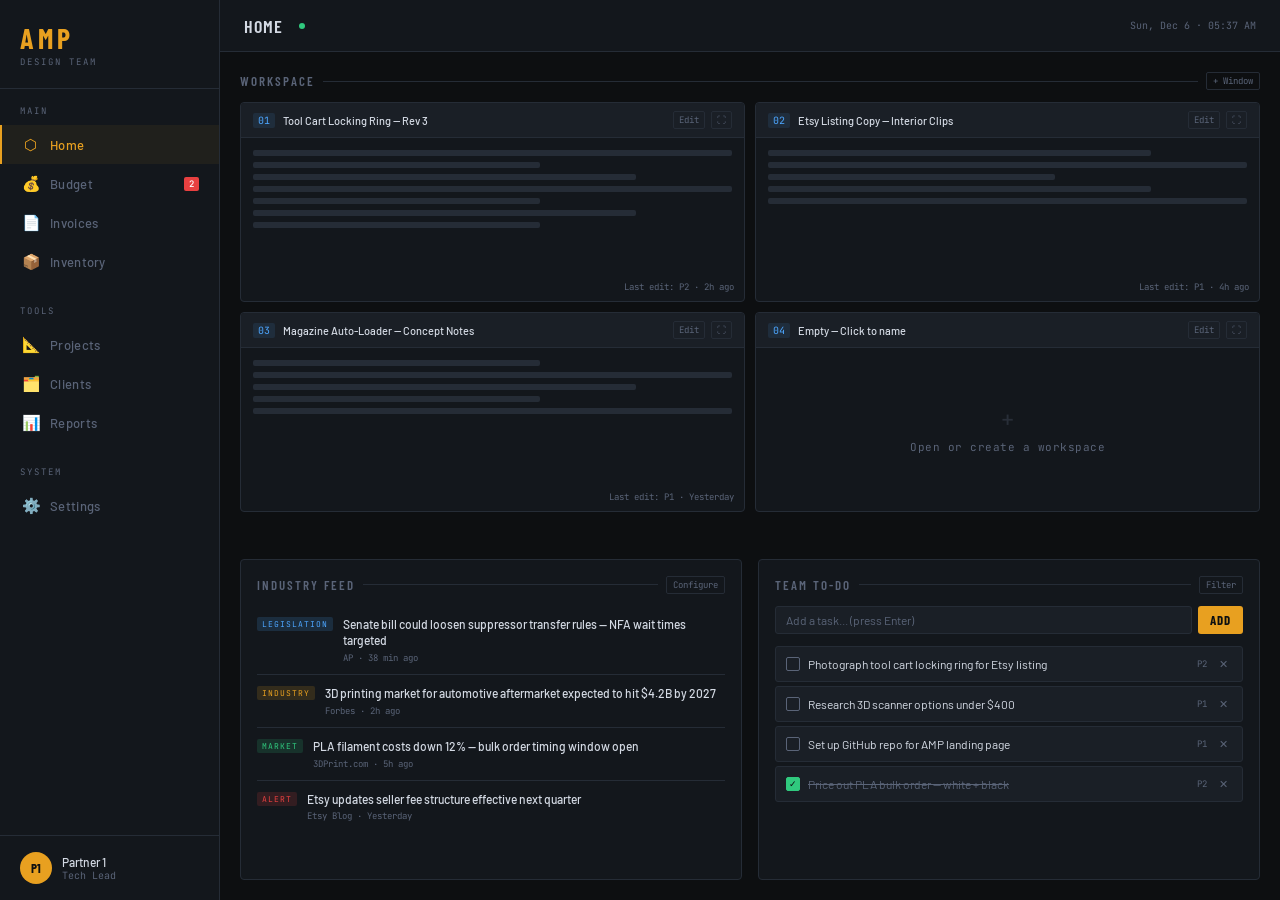
==== index.html @ eeea6230 "Initial commit" ====
<!doctype html>
<html lang="en">
  <head>
    <meta charset="UTF-8" />
    <meta name="viewport" content="width=device-width, initial-scale=1.0" />
    <title>AMP Design Team — Dashboard</title>

    <!-- Fonts -->
    <link rel="preconnect" href="https://fonts.googleapis.com" />
    <link
      href="https://fonts.googleapis.com/css2?family=Barlow+Condensed:wght@400;600;700&family=JetBrains+Mono:wght@400;500&family=Barlow:wght@300;400;500&display=swap"
      rel="stylesheet"
    />

    <!-- Stylesheet -->
    <link rel="stylesheet" href="style.css" />
  </head>
  <body>
    <div class="shell">
      <!-- ── SIDEBAR ── -->
      <nav class="nav">
        <div class="nav-logo">
          <div class="amp">AMP</div>
          <div class="sub">Design Team</div>
        </div>

        <div class="nav-section">
          <div class="nav-label">Main</div>
          <a class="nav-item active"><span class="icon">⬡</span> Home</a>
          <a class="nav-item"
            ><span class="icon">💰</span> Budget <span class="badge">2</span></a
          >
          <a class="nav-item"><span class="icon">📄</span> Invoices</a>
          <a class="nav-item"><span class="icon">📦</span> Inventory</a>
        </div>

        <div class="nav-section">
          <div class="nav-label">Tools</div>
          <a class="nav-item"><span class="icon">📐</span> Projects</a>
          <a class="nav-item"><span class="icon">🗂️</span> Clients</a>
          <a class="nav-item"><span class="icon">📊</span> Reports</a>
        </div>

        <div class="nav-section">
          <div class="nav-label">System</div>
          <a class="nav-item"><span class="icon">⚙️</span> Settings</a>
        </div>

        <div class="nav-bottom">
          <div class="avatar">P1</div>
          <div class="nav-user">
            <div class="name">Partner 1</div>
            <div class="role">Tech Lead</div>
          </div>
        </div>
      </nav>

      <!-- ── MAIN CONTENT ── -->
      <div class="main">
        <div class="topbar">
          <div class="topbar-title">HOME</div>
          <div class="topbar-dot"></div>
          <div class="topbar-date" id="clock"></div>
        </div>

        <div class="content">
          <!-- WORKSPACE WINDOWS -->
          <div class="workspace-panel">
            <div class="section-head">
              <h2>Workspace</h2>
              <div class="line"></div>
              <div class="pill">+ Window</div>
            </div>

            <div class="workspace-grid" id="workspaceGrid">
              <div class="workspace-window">
                <div class="win-header">
                  <span class="win-num">01</span>
                  <span class="win-title">Tool Cart Locking Ring — Rev 3</span>
                  <div class="win-controls">
                    <div class="win-btn">Edit</div>
                    <div class="win-btn">⛶</div>
                  </div>
                </div>
                <div class="win-body active">
                  <div class="fake-doc">
                    <div class="fake-line"></div>
                    <div class="fake-line short"></div>
                    <div class="fake-line med"></div>
                    <div class="fake-line"></div>
                    <div class="fake-line short"></div>
                    <div class="fake-line med"></div>
                    <div class="fake-line short"></div>
                  </div>
                </div>
                <div class="last-edit">Last edit: P2 · 2h ago</div>
              </div>

              <div class="workspace-window">
                <div class="win-header">
                  <span class="win-num">02</span>
                  <span class="win-title"
                    >Etsy Listing Copy — Interior Clips</span
                  >
                  <div class="win-controls">
                    <div class="win-btn">Edit</div>
                    <div class="win-btn">⛶</div>
                  </div>
                </div>
                <div class="win-body active">
                  <div class="fake-doc">
                    <div class="fake-line med"></div>
                    <div class="fake-line"></div>
                    <div class="fake-line short"></div>
                    <div class="fake-line med"></div>
                    <div class="fake-line"></div>
                  </div>
                </div>
                <div class="last-edit">Last edit: P1 · 4h ago</div>
              </div>

              <div class="workspace-window">
                <div class="win-header">
                  <span class="win-num">03</span>
                  <span class="win-title"
                    >Magazine Auto-Loader — Concept Notes</span
                  >
                  <div class="win-controls">
                    <div class="win-btn">Edit</div>
                    <div class="win-btn">⛶</div>
                  </div>
                </div>
                <div class="win-body active">
                  <div class="fake-doc">
                    <div class="fake-line short"></div>
                    <div class="fake-line"></div>
                    <div class="fake-line med"></div>
                    <div class="fake-line short"></div>
                    <div class="fake-line"></div>
                  </div>
                </div>
                <div class="last-edit">Last edit: P1 · Yesterday</div>
              </div>

              <div class="workspace-window">
                <div class="win-header">
                  <span class="win-num">04</span>
                  <span class="win-title" contenteditable="true"
                    >Empty — Click to name</span
                  >
                  <div class="win-controls">
                    <div class="win-btn">Edit</div>
                    <div class="win-btn">⛶</div>
                  </div>
                </div>
                <div class="win-body empty">
                  <span class="win-empty-icon">+</span>
                  <span>Open or create a workspace</span>
                </div>
              </div>
            </div>
          </div>

          <!-- INDUSTRY NEWS FEED -->
          <div class="bottom-left card">
            <div class="section-head">
              <h2>Industry Feed</h2>
              <div class="line"></div>
              <div class="pill">Configure</div>
            </div>

            <div class="news-feed">
              <div class="news-item">
                <div class="news-tag tag-law">Legislation</div>
                <div class="news-content">
                  <div class="news-title">
                    Senate bill could loosen suppressor transfer rules — NFA
                    wait times targeted
                  </div>
                  <div class="news-meta">AP · 38 min ago</div>
                </div>
              </div>

              <div class="news-item">
                <div class="news-tag tag-industry">Industry</div>
                <div class="news-content">
                  <div class="news-title">
                    3D printing market for automotive aftermarket expected to
                    hit $4.2B by 2027
                  </div>
                  <div class="news-meta">Forbes · 2h ago</div>
                </div>
              </div>

              <div class="news-item">
                <div class="news-tag tag-market">Market</div>
                <div class="news-content">
                  <div class="news-title">
                    PLA filament costs down 12% — bulk order timing window open
                  </div>
                  <div class="news-meta">3DPrint.com · 5h ago</div>
                </div>
              </div>

              <div class="news-item">
                <div class="news-tag tag-alert">Alert</div>
                <div class="news-content">
                  <div class="news-title">
                    Etsy updates seller fee structure effective next quarter
                  </div>
                  <div class="news-meta">Etsy Blog · Yesterday</div>
                </div>
              </div>
            </div>
          </div>

          <!-- TEAM TO-DO -->
          <div class="bottom-right card">
            <div class="section-head">
              <h2>Team To-Do</h2>
              <div class="line"></div>
              <div class="pill">Filter</div>
            </div>

            <div class="todo-input-row">
              <input
                class="todo-input"
                id="todoInput"
                type="text"
                placeholder="Add a task... (press Enter)"
              />
              <button class="todo-add-btn" onclick="addTodo()">ADD</button>
            </div>

            <div class="todo-list" id="todoList">
              <!-- Populated by app.js -->
            </div>
          </div>
        </div>
      </div>
    </div>

    <!-- JavaScript -->
    <script src="app.js"></script>
  </body>
</html>
---- style.css ----
*, *::before, *::after {
  box-sizing: border-box;
  margin: 0;
  padding: 0;
}

/* ── CSS VARIABLES ── */
:root {
  --bg:       #0d0f11;
  --surface:  #13171c;
  --surface2: #1a1f26;
  --border:   #252c36;
  --accent:   #e8a020;
  --accent2:  #4da6ff;
  --danger:   #e84040;
  --success:  #30c97e;
  --text:     #d4dae4;
  --muted:    #5a6478;
  --nav-w:    220px;
}

/* ── BASE ── */
html, body {
  height: 100%;
  background: var(--bg);
  color: var(--text);
  font-family: 'Barlow', sans-serif;
  font-size: 14px;
  overflow: hidden;
}

/* ── LAYOUT ── */
.shell {
  display: flex;
  height: 100vh;
}

/* ── SCROLLBAR ── */
::-webkit-scrollbar { width: 4px; }
::-webkit-scrollbar-track { background: transparent; }
::-webkit-scrollbar-thumb { background: var(--border); border-radius: 2px; }

/* ── ANIMATIONS ── */
@keyframes pulse {
  0%, 100% { opacity: 1; }
  50%       { opacity: 0.4; }
}

@keyframes fadeUp {
  from { opacity: 0; transform: translateY(8px); }
  to   { opacity: 1; transform: translateY(0); }
}

/* ── SIDEBAR NAV ── */
.nav {
  width: var(--nav-w);
  background: var(--surface);
  border-right: 1px solid var(--border);
  display: flex;
  flex-direction: column;
  flex-shrink: 0;
}

.nav-logo {
  padding: 24px 20px 20px;
  border-bottom: 1px solid var(--border);
}

.nav-logo .amp {
  font-family: 'Barlow Condensed', sans-serif;
  font-size: 28px;
  font-weight: 700;
  letter-spacing: 4px;
  color: var(--accent);
  line-height: 1;
}

.nav-logo .sub {
  font-family: 'JetBrains Mono', monospace;
  font-size: 9px;
  letter-spacing: 2px;
  color: var(--muted);
  text-transform: uppercase;
  margin-top: 4px;
}

.nav-section {
  padding: 16px 0 8px;
}

.nav-label {
  font-family: 'JetBrains Mono', monospace;
  font-size: 9px;
  letter-spacing: 2px;
  color: var(--muted);
  padding: 0 20px 8px;
  text-transform: uppercase;
}

.nav-item {
  display: flex;
  align-items: center;
  gap: 10px;
  padding: 10px 20px;
  cursor: pointer;
  color: var(--muted);
  font-size: 13px;
  font-weight: 500;
  letter-spacing: 0.3px;
  border-left: 2px solid transparent;
  transition: all 0.15s;
  text-decoration: none;
}

.nav-item:hover {
  color: var(--text);
  background: var(--surface2);
}

.nav-item.active {
  color: var(--accent);
  border-left-color: var(--accent);
  background: rgba(232, 160, 32, 0.06);
}

.nav-item .icon {
  font-size: 15px;
  width: 18px;
  text-align: center;
}

.nav-item .badge {
  margin-left: auto;
  background: var(--danger);
  color: #fff;
  font-family: 'JetBrains Mono', monospace;
  font-size: 9px;
  padding: 1px 5px;
  border-radius: 2px;
}

.nav-bottom {
  margin-top: auto;
  border-top: 1px solid var(--border);
  padding: 16px 20px;
  display: flex;
  align-items: center;
  gap: 10px;
}

.avatar {
  width: 32px;
  height: 32px;
  border-radius: 50%;
  background: var(--accent);
  display: flex;
  align-items: center;
  justify-content: center;
  font-family: 'Barlow Condensed', sans-serif;
  font-weight: 700;
  font-size: 13px;
  color: var(--bg);
  flex-shrink: 0;
}

.nav-user .name {
  font-size: 12px;
  font-weight: 500;
  color: var(--text);
}

.nav-user .role {
  font-size: 10px;
  color: var(--muted);
  font-family: 'JetBrains Mono', monospace;
}

/* ── MAIN AREA ── */
.main {
  flex: 1;
  display: flex;
  flex-direction: column;
  overflow: hidden;
}

.topbar {
  height: 52px;
  border-bottom: 1px solid var(--border);
  display: flex;
  align-items: center;
  padding: 0 24px;
  gap: 16px;
  background: var(--surface);
  flex-shrink: 0;
}

.topbar-title {
  font-family: 'Barlow Condensed', sans-serif;
  font-size: 18px;
  font-weight: 600;
  letter-spacing: 1px;
  color: var(--text);
}

.topbar-date {
  font-family: 'JetBrains Mono', monospace;
  font-size: 10px;
  color: var(--muted);
  margin-left: auto;
}

.topbar-dot {
  width: 6px;
  height: 6px;
  border-radius: 50%;
  background: var(--success);
  animation: pulse 2s infinite;
}

/* ── CONTENT GRID ── */
.content {
  flex: 1;
  overflow-y: auto;
  padding: 20px;
  display: grid;
  gap: 16px;
  grid-template-columns: 1fr 1fr;
  grid-template-rows: auto auto;
}

/* ── SECTION HEADERS ── */
.section-head {
  display: flex;
  align-items: center;
  gap: 8px;
  margin-bottom: 12px;
}

.section-head h2 {
  font-family: 'Barlow Condensed', sans-serif;
  font-size: 13px;
  font-weight: 600;
  letter-spacing: 2px;
  text-transform: uppercase;
  color: var(--muted);
}

.section-head .line {
  flex: 1;
  height: 1px;
  background: var(--border);
}

.section-head .pill {
  font-family: 'JetBrains Mono', monospace;
  font-size: 9px;
  padding: 2px 6px;
  border: 1px solid var(--border);
  border-radius: 2px;
  color: var(--muted);
  cursor: pointer;
  transition: all 0.15s;
}

.section-head .pill:hover {
  border-color: var(--accent);
  color: var(--accent);
}

/* ── CARD ── */
.card {
  background: var(--surface);
  border: 1px solid var(--border);
  border-radius: 4px;
  padding: 16px;
  animation: fadeUp 0.3s ease both;
}

.card:nth-child(2) { animation-delay: 0.05s; }
.card:nth-child(3) { animation-delay: 0.10s; }

/* ── WORKSPACE PANEL ── */
.workspace-panel {
  grid-column: 1 / -1;
}

.workspace-grid {
  display: grid;
  grid-template-columns: 1fr 1fr;
  gap: 10px;
}

.workspace-window {
  background: var(--surface);
  border: 1px solid var(--border);
  border-radius: 4px;
  height: 200px;
  display: flex;
  flex-direction: column;
  overflow: hidden;
  transition: border-color 0.2s;
  position: relative;
  animation: fadeUp 0.3s ease both;
}

.workspace-window:hover {
  border-color: var(--accent2);
}

.win-header {
  display: flex;
  align-items: center;
  padding: 8px 12px;
  border-bottom: 1px solid var(--border);
  background: var(--surface2);
  gap: 8px;
  flex-shrink: 0;
}

.win-num {
  font-family: 'JetBrains Mono', monospace;
  font-size: 10px;
  color: var(--accent2);
  background: rgba(77, 166, 255, 0.1);
  padding: 1px 5px;
  border-radius: 2px;
}

.win-title {
  font-size: 11px;
  font-weight: 500;
  color: var(--text);
  flex: 1;
}

.win-controls {
  display: flex;
  gap: 6px;
}

.win-btn {
  font-family: 'JetBrains Mono', monospace;
  font-size: 9px;
  color: var(--muted);
  cursor: pointer;
  padding: 2px 5px;
  border: 1px solid var(--border);
  border-radius: 2px;
  transition: all 0.15s;
}

.win-btn:hover {
  color: var(--text);
  border-color: var(--muted);
}

.win-body {
  flex: 1;
  padding: 12px;
  display: flex;
  align-items: center;
  justify-content: center;
  color: var(--muted);
  font-size: 11px;
  font-family: 'JetBrains Mono', monospace;
  text-align: center;
  letter-spacing: 0.5px;
}

.win-body.active {
  align-items: flex-start;
  justify-content: flex-start;
}

/* Empty window state */
.win-body.empty {
  flex-direction: column;
  gap: 6px;
}

.win-empty-icon {
  font-size: 22px;
  opacity: 0.3;
}

/* Fake document placeholder lines */
.fake-doc { width: 100%; }

.fake-line {
  height: 6px;
  background: var(--border);
  border-radius: 2px;
  margin-bottom: 6px;
}

.fake-line.short { width: 60%; }
.fake-line.med   { width: 80%; }

.last-edit {
  position: absolute;
  bottom: 8px;
  right: 10px;
  font-family: 'JetBrains Mono', monospace;
  font-size: 9px;
  color: var(--muted);
}

/* ── BOTTOM PANELS ── */
.bottom-left,
.bottom-right {
  display: flex;
  flex-direction: column;
}

/* ── NEWS FEED ── */
.news-feed {
  flex: 1;
}

.news-item {
  display: flex;
  gap: 10px;
  padding: 10px 0;
  border-bottom: 1px solid var(--border);
  cursor: pointer;
  transition: all 0.15s;
}

.news-item:hover .news-title {
  color: var(--accent);
}

.news-item:last-child {
  border-bottom: none;
}

.news-tag {
  font-family: 'JetBrains Mono', monospace;
  font-size: 8px;
  letter-spacing: 1px;
  padding: 2px 5px;
  border-radius: 2px;
  text-transform: uppercase;
  flex-shrink: 0;
  align-self: flex-start;
  margin-top: 1px;
}

.tag-law      { background: rgba(77,  166, 255, 0.15); color: var(--accent2);  }
.tag-market   { background: rgba(48,  201, 126, 0.15); color: var(--success);  }
.tag-alert    { background: rgba(232,  64,  64, 0.15); color: var(--danger);   }
.tag-industry { background: rgba(232, 160,  32, 0.15); color: var(--accent);   }

.news-content {
  flex: 1;
}

.news-title {
  font-size: 12px;
  font-weight: 500;
  color: var(--text);
  line-height: 1.4;
  margin-bottom: 3px;
  transition: color 0.15s;
}

.news-meta {
  font-family: 'JetBrains Mono', monospace;
  font-size: 9px;
  color: var(--muted);
}

/* ── TO-DO ── */
.todo-input-row {
  display: flex;
  gap: 6px;
  margin-bottom: 12px;
}

.todo-input {
  flex: 1;
  background: var(--surface2);
  border: 1px solid var(--border);
  border-radius: 3px;
  padding: 6px 10px;
  color: var(--text);
  font-size: 12px;
  font-family: 'Barlow', sans-serif;
  outline: none;
  transition: border-color 0.15s;
}

.todo-input:focus {
  border-color: var(--accent);
}

.todo-input::placeholder {
  color: var(--muted);
}

.todo-add-btn {
  background: var(--accent);
  border: none;
  border-radius: 3px;
  padding: 6px 12px;
  color: var(--bg);
  font-family: 'Barlow Condensed', sans-serif;
  font-size: 13px;
  font-weight: 700;
  letter-spacing: 1px;
  cursor: pointer;
  transition: opacity 0.15s;
}

.todo-add-btn:hover {
  opacity: 0.85;
}

.todo-list {
  display: flex;
  flex-direction: column;
  gap: 4px;
}

.todo-item {
  display: flex;
  align-items: center;
  gap: 8px;
  padding: 8px 10px;
  background: var(--surface2);
  border: 1px solid var(--border);
  border-radius: 3px;
  transition: all 0.15s;
}

.todo-item:hover {
  background: #1e2530;
}

.todo-cb {
  width: 14px;
  height: 14px;
  border: 1px solid var(--muted);
  border-radius: 2px;
  cursor: pointer;
  flex-shrink: 0;
  display: flex;
  align-items: center;
  justify-content: center;
  transition: all 0.15s;
}

.todo-item.done .todo-cb {
  background: var(--success);
  border-color: var(--success);
}

.todo-item.done .todo-cb::after {
  content: '✓';
  font-size: 9px;
  color: var(--bg);
}

.todo-text {
  flex: 1;
  font-size: 12px;
  color: var(--text);
  transition: all 0.15s;
}

.todo-item.done .todo-text {
  text-decoration: line-through;
  color: var(--muted);
}

.todo-who {
  font-family: 'JetBrains Mono', monospace;
  font-size: 9px;
  color: var(--muted);
  flex-shrink: 0;
}

.todo-del {
  font-size: 11px;
  color: var(--muted);
  cursor: pointer;
  padding: 2px 4px;
  border-radius: 2px;
  transition: all 0.15s;
  flex-shrink: 0;
}

.todo-del:hover {
  color: var(--danger);
  background: rgba(232, 64, 64, 0.1);
}
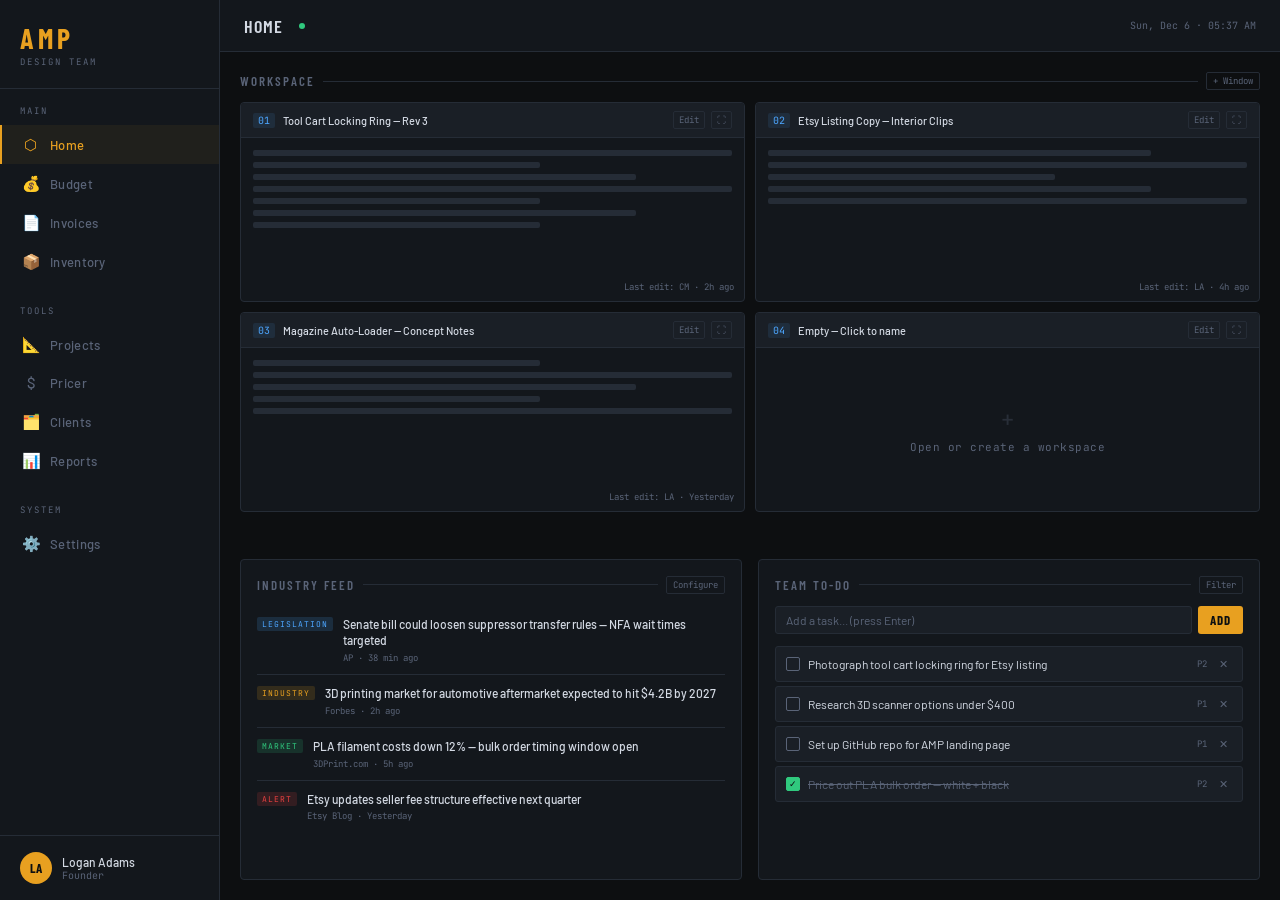
==== commit 51876121: "Part pricing tool added in tool bar. WIP pricing tool - still need to integrate a materials section " ====
--- a/index.html
+++ b/index.html
@@ -27,9 +27,7 @@
         <div class="nav-section">
           <div class="nav-label">Main</div>
           <a class="nav-item active"><span class="icon">⬡</span> Home</a>
-          <a class="nav-item"
-            ><span class="icon">💰</span> Budget <span class="badge">2</span></a
-          >
+          <a class="nav-item"><span class="icon">💰</span> Budget</a>
           <a class="nav-item"><span class="icon">📄</span> Invoices</a>
           <a class="nav-item"><span class="icon">📦</span> Inventory</a>
         </div>
@@ -37,6 +35,9 @@
         <div class="nav-section">
           <div class="nav-label">Tools</div>
           <a class="nav-item"><span class="icon">📐</span> Projects</a>
+          <a href="part-pricer/pricer.html" class="nav-item"
+            ><span class="icon">$</span> Pricer</a
+          >
           <a class="nav-item"><span class="icon">🗂️</span> Clients</a>
           <a class="nav-item"><span class="icon">📊</span> Reports</a>
         </div>
@@ -47,10 +48,10 @@
         </div>
 
         <div class="nav-bottom">
-          <div class="avatar">P1</div>
+          <div class="avatar">LA</div>
           <div class="nav-user">
-            <div class="name">Partner 1</div>
-            <div class="role">Tech Lead</div>
+            <div class="name">Logan Adams</div>
+            <div class="role">Founder</div>
           </div>
         </div>
       </nav>
@@ -93,7 +94,7 @@
                     <div class="fake-line short"></div>
                   </div>
                 </div>
-                <div class="last-edit">Last edit: P2 · 2h ago</div>
+                <div class="last-edit">Last edit: CM · 2h ago</div>
               </div>
 
               <div class="workspace-window">
@@ -116,7 +117,7 @@
                     <div class="fake-line"></div>
                   </div>
                 </div>
-                <div class="last-edit">Last edit: P1 · 4h ago</div>
+                <div class="last-edit">Last edit: LA · 4h ago</div>
               </div>
 
               <div class="workspace-window">
@@ -139,7 +140,7 @@
                     <div class="fake-line"></div>
                   </div>
                 </div>
-                <div class="last-edit">Last edit: P1 · Yesterday</div>
+                <div class="last-edit">Last edit: LA · Yesterday</div>
               </div>
 
               <div class="workspace-window">
